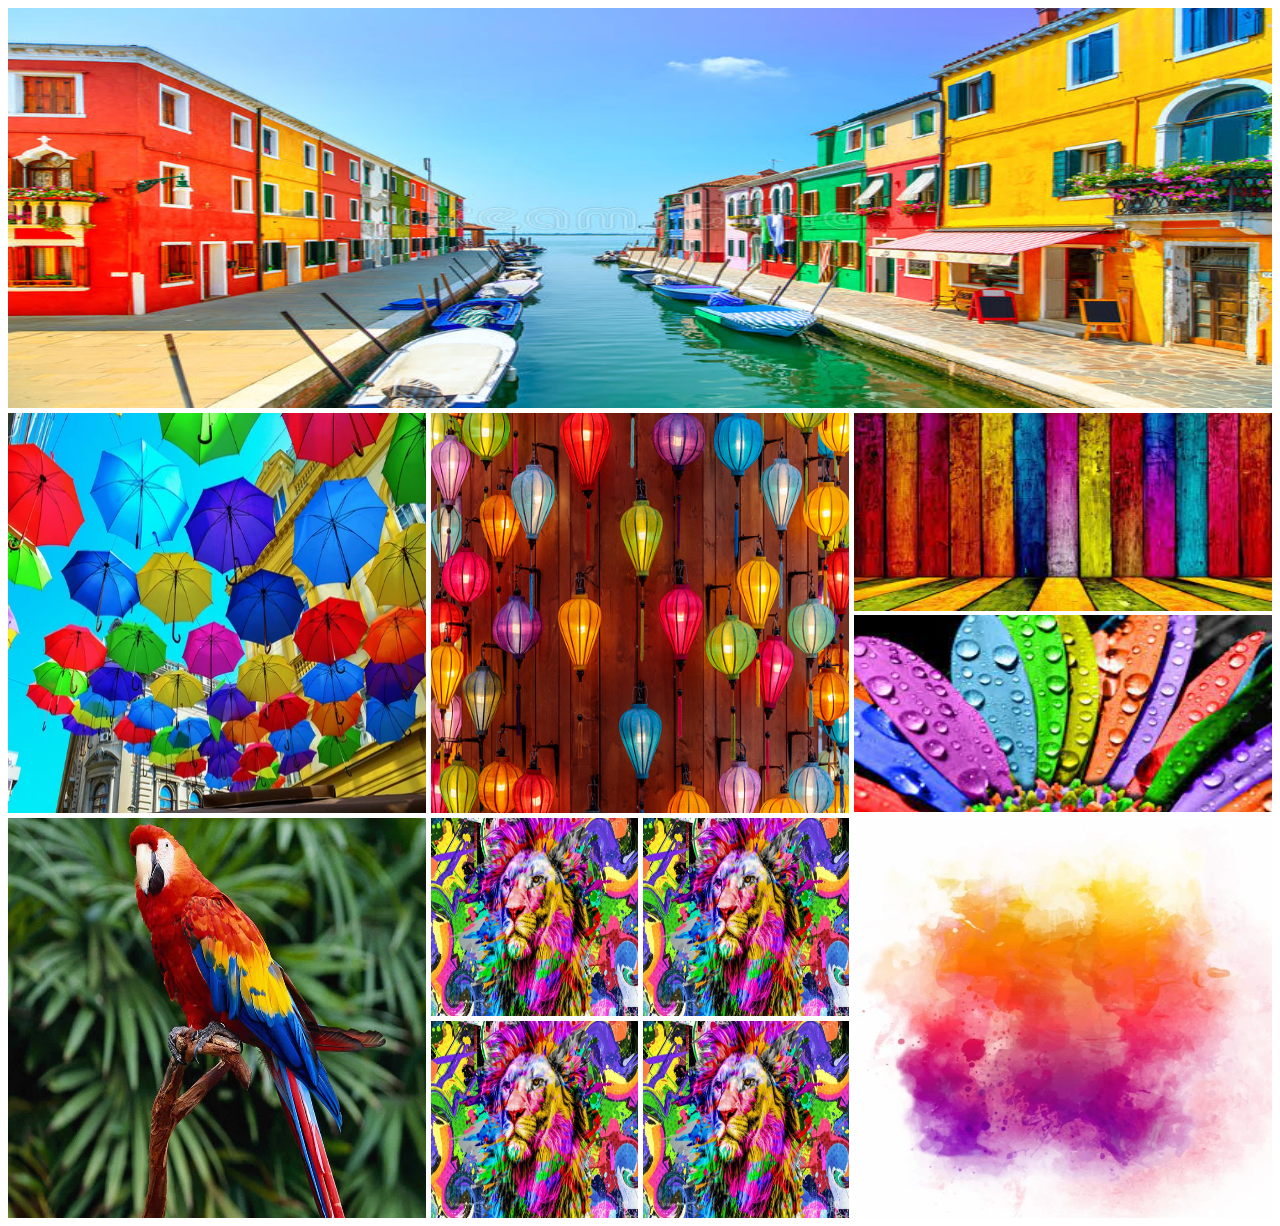
==== Resonsive_Example/index.html @ 159ca24e "collage done" ====
<!DOCTYPE html>
<html lang="en">
<head>
    <meta charset="UTF-8">
    <meta name="viewport" content="width=device-width, initial-scale=1.0">
    <title>Responsive Example</title>
    <link rel="stylesheet" href="style.css">
</head>
<body>
    <header>

    </header>
    <main>
        <section>
            <div class="row">
                <img src="images/A.jpg" alt="">
            </div>
            <div class="row">
                <div>
                    <img src="images/B.jpg" alt="">
                </div>
                <div>
                    <img src="images/C.jpg" alt="">
                </div>
                <div class="vertical-collage">
                    <img src="images/D.jpg" alt="">
                    <img src="images/E.jpg" alt="">
                </div>
            </div>
            <div class="row">
                <div>
                    <img src="images/F.jpg" alt="">
                </div>
                <div class="squre-collage">
                    <img src="images/G.jpg" alt="">
                    <img src="images/G.jpg" alt="">
                    <img src="images/G.jpg" alt="">
                    <img src="images/G.jpg" alt="">
                </div>
                <div>
                    <img src="images/H.jpg" alt="">
                </div>
            </div>
        </section>
    </main>
    <footer>

    </footer>
</body>
</html>
---- Resonsive_Example/style.css ----
.row {
    margin-bottom: 5px;
    height: 400px;
    display: flex;
    gap: 5px;
}
.row > div{
    flex: 1;
}
.row img {
    width: 100%;
    height: 100%;
}
.vertical-collage img{
    height: calc( (100% - 5px)/2 );
}
.squre-collage{
    display: grid;
    grid-template-columns: repeat(2, 1fr);
    gap: 5px;
}
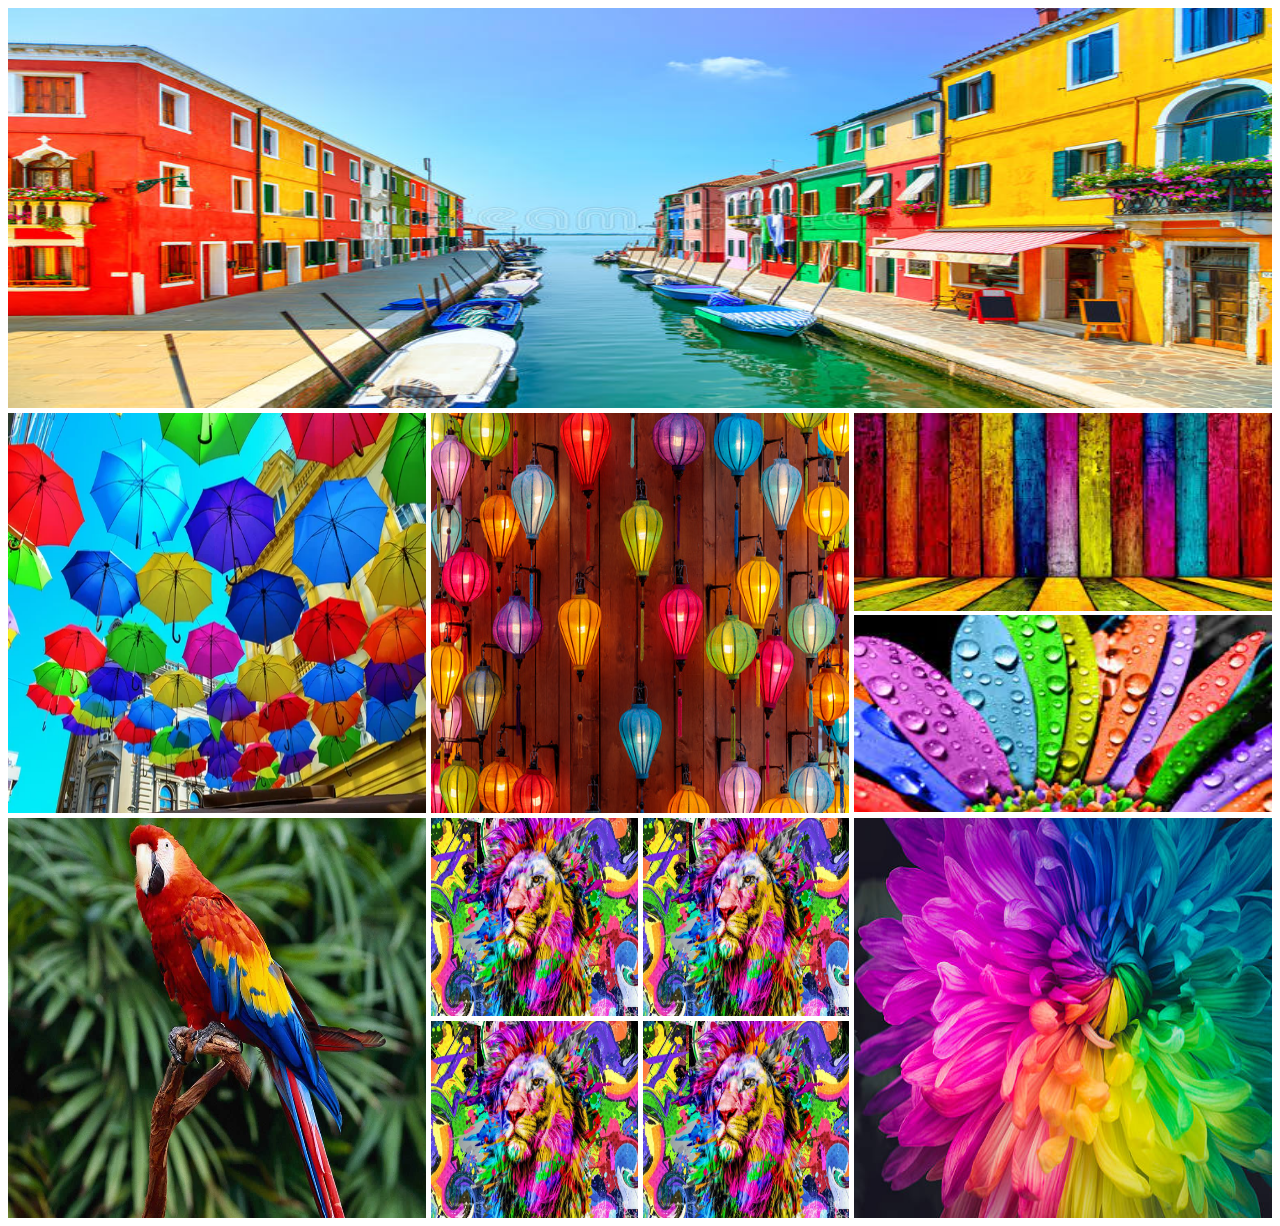
==== commit 20cf9f5a: "grid template area done with midea query" ====
--- a/Resonsive_Example/index.html
+++ b/Resonsive_Example/index.html
@@ -38,7 +38,7 @@
                     <img src="images/G.jpg" alt="">
                 </div>
                 <div>
-                    <img src="images/H.jpg" alt="">
+                    <img src="images/I.jpg" alt="">
                 </div>
             </div>
         </section>
--- a/Resonsive_Example/style.css
+++ b/Resonsive_Example/style.css
@@ -19,3 +19,25 @@
     grid-template-columns: repeat(2, 1fr);
     gap: 5px;
 }
+
+/* media query responsive */
+/* small device */
+@media screen and (max-width: 576px) {
+    .row{
+        display: flex;
+        flex-direction: column;
+        height: auto;
+    }
+    .squre-collage{
+        display: grid;
+        grid-template-columns:  1fr;
+    }
+
+}
+/* medium device */
+@media screen and (min-width: 576px) and (max-width: 992px){
+    .row{
+        flex-direction: column;
+        height: auto;
+    }
+}
